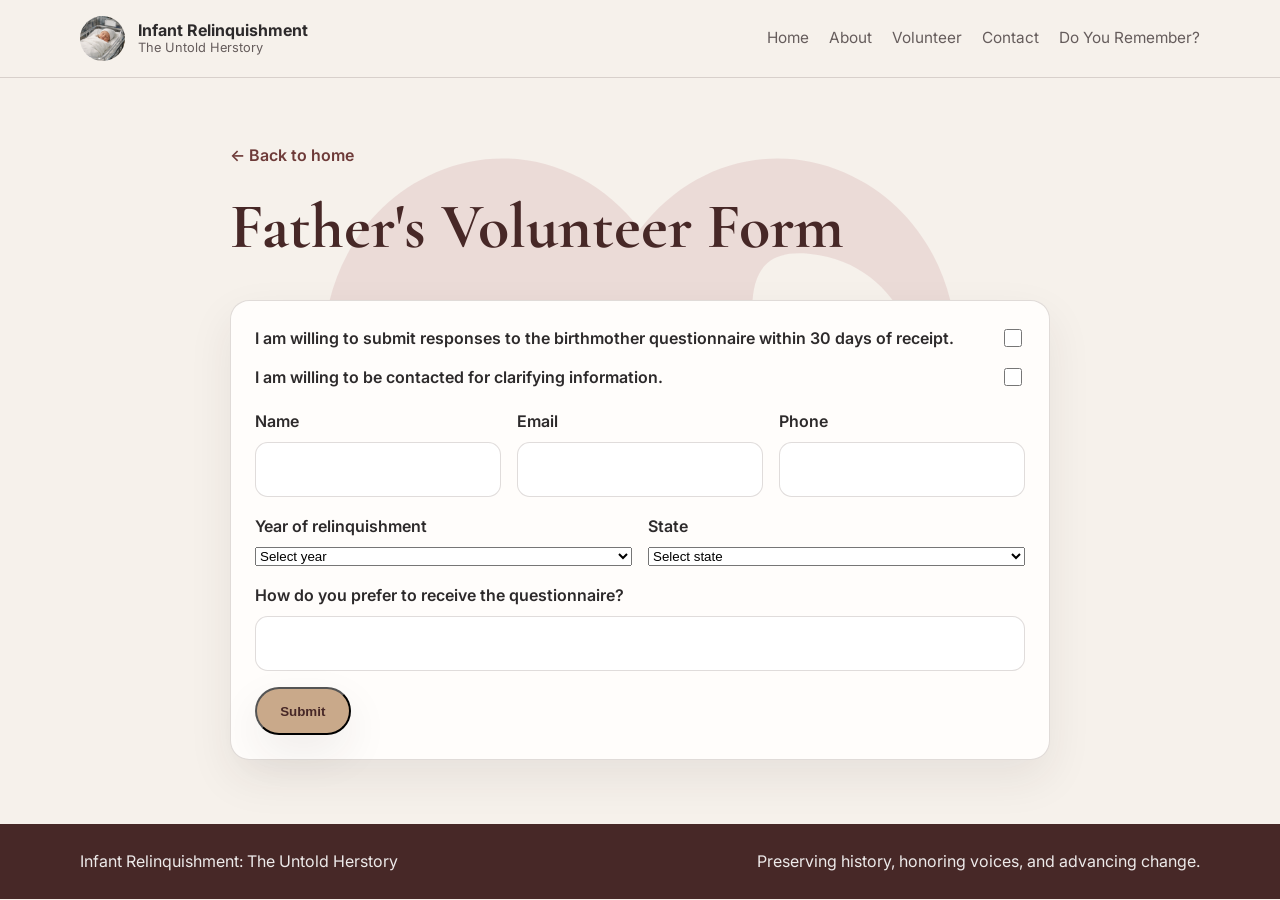
==== father-contributor.html @ f30f787c "initial commit" ====
<!DOCTYPE html>
<html lang="en">
  <head>
    <meta charset="UTF-8" />
    <meta name="viewport" content="width=device-width, initial-scale=1.0" />
    <title>Father Contributor Form</title>
    <link rel="preconnect" href="https://fonts.googleapis.com" />
    <link rel="preconnect" href="https://fonts.gstatic.com" crossorigin />
    <link
      href="https://fonts.googleapis.com/css2?family=Cormorant+Garamond:wght@400;500;600;700&family=Inter:wght@400;500;600;700&display=swap"
      rel="stylesheet"
    />
    <link rel="stylesheet" href="styles.css" />
  </head>
  <body>
    <header class="site-header">
      <div class="container nav-wrap">
        <a href="index.html#home" class="brand" aria-label="Go to homepage">
          <span class="brand-mark"><img src="infant in bassinet.png" alt="Infant in bassinet logo" /></span>
          <div>
            <p class="brand-name">Infant Relinquishment</p>
            <p class="brand-tag">The Untold Herstory</p>
          </div>
        </a>
        <nav class="main-nav" aria-label="Main navigation">
          <a href="index.html">Home</a>
          <a href="index.html#about">About</a>
          <a href="index.html#volunteer">Volunteer</a>
          <a href="index.html#contact">Contact</a>
          <a href="index.html#remember">Do You Remember?</a>
        </nav>
      </div>
    </header>

    <main class="content-section">
      <div class="container narrow">
        <a class="back-link" href="index.html#volunteer">← Back to home</a>
        <h1>Father's Volunteer Form</h1>

        <form class="volunteer-form">
          <div class="form-row checkbox-row">
            <label class="checkbox-label">
              <input type="checkbox" name="submit_responses" />
              <span>I am willing to submit responses to the birthmother questionnaire within 30 days of receipt.</span>
            </label>
            <label class="checkbox-label">
              <input type="checkbox" name="contact_clarification" />
              <span>I am willing to be contacted for clarifying information.</span>
            </label>
          </div>

          <div class="form-row">
            <label>Name<input type="text" name="name" /></label>
            <label>Email<input type="email" name="email" /></label>
            <label>Phone<input type="tel" name="phone" /></label>
          </div>

          <div class="form-row">
            <label>
              Year of relinquishment
              <select name="year_of_relinquishment">
                <option value="">Select year</option>
                <option value="1950">1950</option>
                <option value="1951">1951</option>
                <option value="1952">1952</option>
                <option value="1953">1953</option>
                <option value="1954">1954</option>
                <option value="1955">1955</option>
                <option value="1956">1956</option>
                <option value="1957">1957</option>
                <option value="1958">1958</option>
                <option value="1959">1959</option>
                <option value="1960">1960</option>
                <option value="1961">1961</option>
                <option value="1962">1962</option>
                <option value="1963">1963</option>
                <option value="1964">1964</option>
                <option value="1965">1965</option>
                <option value="1966">1966</option>
                <option value="1967">1967</option>
                <option value="1968">1968</option>
                <option value="1969">1969</option>
                <option value="1970">1970</option>
                <option value="1971">1971</option>
                <option value="1972">1972</option>
                <option value="1973">1973</option>
                <option value="1974">1974</option>
                <option value="1975">1975</option>
                <option value="1976">1976</option>
                <option value="1977">1977</option>
                <option value="1978">1978</option>
                <option value="1979">1979</option>
                <option value="1980">1980</option>
                <option value="1981">1981</option>
                <option value="1982">1982</option>
                <option value="1983">1983</option>
                <option value="1984">1984</option>
                <option value="1985">1985</option>
                <option value="1986">1986</option>
                <option value="1987">1987</option>
                <option value="1988">1988</option>
                <option value="1989">1989</option>
                <option value="1990">1990</option>
              </select>
            </label>

            <label>
              State
              <select name="state">
                <option value="">Select state</option>
                <option value="AL">Alabama</option>
                <option value="AK">Alaska</option>
                <option value="AZ">Arizona</option>
                <option value="AR">Arkansas</option>
                <option value="CA">California</option>
                <option value="CO">Colorado</option>
                <option value="CT">Connecticut</option>
                <option value="DE">Delaware</option>
                <option value="DC">District of Columbia</option>
                <option value="FL">Florida</option>
                <option value="GA">Georgia</option>
                <option value="HI">Hawaii</option>
                <option value="ID">Idaho</option>
                <option value="IL">Illinois</option>
                <option value="IN">Indiana</option>
                <option value="IA">Iowa</option>
                <option value="KS">Kansas</option>
                <option value="KY">Kentucky</option>
                <option value="LA">Louisiana</option>
                <option value="ME">Maine</option>
                <option value="MD">Maryland</option>
                <option value="MA">Massachusetts</option>
                <option value="MI">Michigan</option>
                <option value="MN">Minnesota</option>
                <option value="MS">Mississippi</option>
                <option value="MO">Missouri</option>
                <option value="MT">Montana</option>
                <option value="NE">Nebraska</option>
                <option value="NV">Nevada</option>
                <option value="NH">New Hampshire</option>
                <option value="NJ">New Jersey</option>
                <option value="NM">New Mexico</option>
                <option value="NY">New York</option>
                <option value="NC">North Carolina</option>
                <option value="ND">North Dakota</option>
                <option value="OH">Ohio</option>
                <option value="OK">Oklahoma</option>
                <option value="OR">Oregon</option>
                <option value="PA">Pennsylvania</option>
                <option value="RI">Rhode Island</option>
                <option value="SC">South Carolina</option>
                <option value="SD">South Dakota</option>
                <option value="TN">Tennessee</option>
                <option value="TX">Texas</option>
                <option value="UT">Utah</option>
                <option value="VT">Vermont</option>
                <option value="VA">Virginia</option>
                <option value="WA">Washington</option>
                <option value="WV">West Virginia</option>
                <option value="WI">Wisconsin</option>
                <option value="WY">Wyoming</option>
                <option value="OTHER">Other</option>
              </select>
            </label>
          </div>

          <div class="form-row single">
            <label>How do you prefer to receive the questionnaire?<input type="text" name="questionnaire_method" /></label>
          </div>

          <button type="submit" class="button primary">Submit</button>
        </form>

        
      </div>
    </main>

    <footer class="site-footer">
      <div class="container footer-inner">
        <p>Infant Relinquishment: The Untold Herstory</p>
        <p>Preserving history, honoring voices, and advancing change.</p>
      </div>
    </footer>
  </body>
</html>
---- styles.css ----
:root {
  --bg: #f6f1eb;
  --panel: #fffdfb;
  --primary: #6e3b39;
  --primary-dark: #472827;
  --accent: #c9a98a;
  --text: #2d2a2b;
  --muted: #665d5c;
  --line: rgba(87, 62, 59, 0.18);
  --shadow: 0 18px 45px rgba(57, 38, 35, 0.08);
  --hero-bg: #f3ece2;
  --about-bg: #612f30;
}

* {
  box-sizing: border-box;
}

html {
  scroll-behavior: smooth;
  scroll-padding-top: 110px;
}

section[id] {
  scroll-margin-top: 10px;
}

body {
  margin: 0;
  font-family: "Inter", sans-serif;
  background: var(--bg);
  color: var(--text);
  line-height: 1.7;
  position: relative;
}

body::before {
  content: "";
  position: fixed;
  inset: 0;
  background-image: url("data:image/svg+xml,%3Csvg xmlns='http://www.w3.org/2000/svg' viewBox='0 0 620 620'%3E%3Cg fill='none' fill-rule='evenodd'%3E%3Cg fill='%23dbb7b7' opacity='0.38'%3E%3Cpath d='M310 120c-43-57-114-76-176-49-76 33-110 118-92 196 17 72 80 129 153 181 36 26 75 48 115 68 40-20 79-42 115-68 73-52 136-109 153-181 18-78-16-163-92-196-62-27-133-8-176 49zm-60 80c-29-7-67 1-88 32-30 43-22 95 12 131 33 35 76 52 118 62 13 3 27 3 40 0 11-3 22-10 31-18 13 10 31 16 49 14 27-2 52-18 66-43 17-31 18-69 2-99-25-48-84-76-142-66-23 5-41 17-56 34l-32-47zm157 1l39 57-34 29c-28 24-66 40-105 49-25 6-52 5-77-5 44 46 95 68 146 75 56 11 117-10 152-58 32-44 35-101 12-147-16-32-43-56-85-60-27-2-52 4-48 60z'/%3E%3C/g%3E%3C/g%3E%3C/svg%3E");
  background-repeat: no-repeat;
  background-position: center;
  background-size: 80vmin;
  pointer-events: none;
  z-index: 0;
}

body > * {
  position: relative;
  z-index: 1;
}

img {
  max-width: 100%;
  display: block;
}

a {
  color: inherit;
  text-decoration: none;
}

.container {
  width: min(1120px, calc(100% - 2rem));
  margin: 0 auto;
}

.narrow {
  max-width: 820px;
}

.site-header {
  position: sticky;
  top: 0;
  z-index: 20;
  background: rgba(246, 241, 235, 0.95);
  backdrop-filter: blur(8px);
  border-bottom: 1px solid var(--line);
}

.nav-wrap {
  display: flex;
  align-items: center;
  justify-content: space-between;
  gap: 1rem;
  padding: 1rem 0;
}

.brand {
  display: flex;
  align-items: center;
  gap: 0.8rem;
}

.brand-mark {
  display: flex;
  align-items: center;
  justify-content: center;
  width: 2.8rem;
  height: 2.8rem;
  border-radius: 50%;
  overflow: hidden;
  background: transparent;
  padding: 0;
  box-shadow: none;
}

.brand-mark img {
  display: block;
  width: 100%;
  height: 100%;
  object-fit: cover;
}

.brand-name,
.brand-tag {
  margin: 0;
  line-height: 1.2;
}

.brand-name {
  font-weight: 700;
}

.brand-tag {
  font-size: 0.8rem;
  color: var(--muted);
}

.main-nav {
  display: flex;
  flex-wrap: wrap;
  justify-content: flex-end;
  gap: 1.25rem;
  font-size: 0.96rem;
}

.main-nav a {
  color: var(--muted);
  transition: color 0.2s ease;
}

.main-nav a:hover,
.main-nav a:focus-visible {
  color: var(--primary);
}

.hero {
  padding: 4.5rem 0 3.25rem;
  background: var(--hero-bg);
  color: var(--primary-dark);
}

.hero-inner {
  display: grid;
  grid-template-columns: 1.7fr 0.9fr;
  gap: 2rem;
  align-items: center;
}

.eyebrow,
.section-kicker {
  margin: 0 0 0.8rem;
  font-size: 0.82rem;
  letter-spacing: 0.12em;
  text-transform: uppercase;
  color: var(--accent);
  font-weight: 700;
}

h1,
h2,
h3 {
  margin-top: 0;
  font-family: "Cormorant Garamond", serif;
  line-height: 1.05;
  color: inherit;
}

h1 {
  font-size: clamp(2.5rem, 5vw, 4.4rem);
  margin-bottom: 1rem;
  color: var(--primary-dark);
}

h2 {
  font-size: clamp(2.2rem, 3vw, 3rem);
  margin-bottom: 1rem;
}

h3 {
  font-size: clamp(1.7rem, 2vw, 2.2rem);
  margin-bottom: 0.75rem;
}

.lead {
  font-size: 1.08rem;
  max-width: 52rem;
  margin-bottom: 1rem;
}

.muted {
  color: rgba(255, 255, 255, 0.8);
}

.hero-actions {
  display: flex;
  flex-wrap: wrap;
  gap: 1rem;
  margin-top: 2rem;
}

.button {
  display: inline-flex;
  align-items: center;
  justify-content: center;
  border-radius: 999px;
  padding: 0.9rem 1.45rem;
  font-weight: 600;
  transition: transform 0.2s ease, box-shadow 0.2s ease;
}

.button:hover,
.button:focus-visible {
  transform: translateY(-1px);
}

.button.primary {
  background: var(--accent);
  color: var(--primary-dark);
  box-shadow: var(--shadow);
}

.button.secondary {
  border: 1px solid rgba(110, 59, 57, 0.2);
  background: var(--accent);
  color: var(--primary-dark);
}

.hero-panel {
  background: rgba(255, 255, 255, 0.7);
  border: 1px solid rgba(110, 59, 57, 0.15);
  border-radius: 1.25rem;
  padding: 1.6rem;
  box-shadow: var(--shadow);
  color: var(--primary-dark);
}

.hero-panel h2 {
  font-size: 2rem;
}

.about-section {
  background: var(--about-bg);
  color: #fff;
}

.about-section h2,
.about-section p,
.about-section .section-kicker {
  color: #fff;
}

.content-section {
  padding: 4rem 0;
}

.content-section.alt {
  background: rgba(255, 255, 255, 0.45);
  border-top: 1px solid var(--line);
  border-bottom: 1px solid var(--line);
}

p {
  margin: 0 0 1.2rem;
  color: var(--text);
}

.card-grid {
  display: grid;
  grid-template-columns: repeat(3, minmax(220px, 1fr));
  gap: 1.25rem;
  margin-top: 2rem;
  justify-content: center;
  align-items: stretch;
}

.card-grid .info-card:nth-child(4) {
  grid-column: 1;
}

.card-grid .info-card:nth-child(5) {
  grid-column: 2;
}

.info-card,
.contact-card,
.volunteer-form,
.story-panel {
  background: var(--panel);
  border: 1px solid var(--line);
  border-radius: 1.2rem;
  box-shadow: var(--shadow);
  padding: 1.5rem;
}

.info-card {
  display: flex;
  flex-direction: column;
  justify-content: space-between;
  min-height: 210px;
  width: 100%;
}

.text-link {
  color: var(--primary);
  font-weight: 600;
}

.back-link {
  display: inline-block;
  margin-bottom: 1.5rem;
  color: var(--primary);
  font-weight: 600;
}

.volunteer-form {
  margin-top: 2.5rem;
}

.form-row {
  display: grid;
  grid-template-columns: repeat(auto-fit, minmax(220px, 1fr));
  gap: 1rem;
  margin-bottom: 1rem;
}

.form-row.single {
  grid-template-columns: 1fr;
}

.checkbox-row {
  display: grid;
  grid-template-columns: 1fr;
  gap: 0.75rem;
}

.checkbox-label {
  display: flex;
  flex-direction: row-reverse;
  justify-content: space-between;
  align-items: flex-start;
  gap: 0.8rem;
  padding: 0;
  border: none;
  border-radius: 0;
  background: transparent;
  box-shadow: none;
}

.checkbox-label span {
  flex: 1;
}

.checkbox-label input {
  width: 1.1rem;
  height: 1.1rem;
  margin-top: 0.25rem;
  margin-left: auto;
  accent-color: var(--primary);
}


label {
  display: flex;
  flex-direction: column;
  gap: 0.45rem;
  font-weight: 600;
  color: var(--text);
}

input,
textarea {
  width: 100%;
  border: 1px solid var(--line);
  border-radius: 0.8rem;
  padding: 0.8rem 0.9rem;
  font: inherit;
  background: #fff;
  color: var(--text);
}

input:focus,
textarea:focus {
  outline: 2px solid rgba(110, 59, 57, 0.25);
  border-color: var(--primary);
}

.contact-card {
  margin-top: 1.5rem;
}

.contact-person {
  display: flex;
  flex-direction: column;
  margin-bottom: 1rem;
  font-size: 1.05rem;
}

.supporters {
  margin-top: 2rem;
}

.supporters ul {
  list-style: none;
  padding: 0;
  margin: 1rem 0 0;
  display: grid;
  grid-template-columns: repeat(auto-fit, minmax(180px, 1fr));
  gap: 0.75rem;
}

.supporters li {
  background: rgba(255,255,255,0.5);
  border: 1px solid var(--line);
  border-radius: 999px;
  padding: 0.7rem 1rem;
  text-align: center;
}

blockquote {
  margin: 1.5rem 0;
  padding: 1.2rem 1.4rem;
  border-left: 4px solid var(--accent);
  font-size: 1.1rem;
  background: rgba(201, 169, 138, 0.12);
  border-radius: 0.8rem;
  color: var(--primary-dark);
}

.raw-form {
  margin-top: 1.5rem;
  padding: 1.25rem 1.5rem;
  background: #fff;
  border: 1px solid var(--line);
  border-radius: 0.9rem;
  white-space: pre-wrap;
  font-family: "Inter", sans-serif;
  line-height: 1.8;
  color: var(--text);
}

.paper-checklist {
  margin-top: 2rem;
  padding: 1.5rem 1.25rem 1.25rem;
  background: linear-gradient(180deg, #fdf8f2 0%, #f5efe9 100%);
  border: 1px solid rgba(110, 59, 57, 0.18);
  border-radius: 1rem;
  box-shadow: inset 0 0 0 1px rgba(110, 59, 57, 0.05);
}

.paper-checklist p {
  margin-bottom: 1rem;
  font-size: 0.97rem;
}

.paper-checklist ol {
  list-style: none;
  padding: 0;
  margin: 0;
  display: grid;
  grid-template-columns: repeat(auto-fit, minmax(250px, 1fr));
  gap: 0.55rem 1rem;
}

.paper-checklist li {
  position: relative;
  padding-left: 1.6rem;
  line-height: 1.5;
  color: var(--text);
}

.paper-checklist li::before {
  content: "□";
  position: absolute;
  left: 0;
  top: 0;
  color: var(--primary);
  font-size: 1.1rem;
  line-height: 1.5;
}

.form-page .volunteer-form {
  margin-top: 0.75rem;
}

.story-panel {
  margin: 2rem 0;
}

.signature {
  font-weight: 700;
  margin-top: 1.5rem;
}

.site-footer {
  background: var(--primary-dark);
  color: rgba(255, 255, 255, 0.9);
  padding: 1.5rem 0;
  margin-top: 0;
}

.site-footer p {
  color: rgba(255, 255, 255, 0.9);
  margin: 0;
}

.footer-inner {
  display: flex;
  justify-content: space-between;
  gap: 1rem;
  flex-wrap: wrap;
}

#remember {
  width: 100vw;
  margin-left: calc(50% - 50vw);
  background: var(--hero-bg);
  border-top: 1px solid rgba(110, 59, 57, 0.12);
  border-bottom: 1px solid rgba(110, 59, 57, 0.12);
  box-shadow: inset 0 0 0 1px rgba(110, 59, 57, 0.03);
  margin-bottom: 0;
  padding: 4rem 0 3rem;
}

#remember .container {
  width: min(1120px, calc(100% - 2rem));
  margin: 0 auto;
  background: transparent;
  border: none;
  border-radius: 0;
  padding: 0;
}

#remember h2 {
  color: var(--primary-dark);
}

@media (max-width: 960px) {
  .card-grid {
    grid-template-columns: repeat(2, minmax(220px, 1fr));
  }
}

@media (max-width: 760px) {
  .nav-wrap,
  .hero-inner,
  .footer-inner {
    display: block;
  }

  .main-nav {
    margin-top: 1rem;
    justify-content: flex-start;
  }

  .hero {
    padding-top: 3rem;
  }

  .hero-panel {
    margin-top: 1.5rem;
  }

  .card-grid {
    grid-template-columns: 1fr;
  }
}
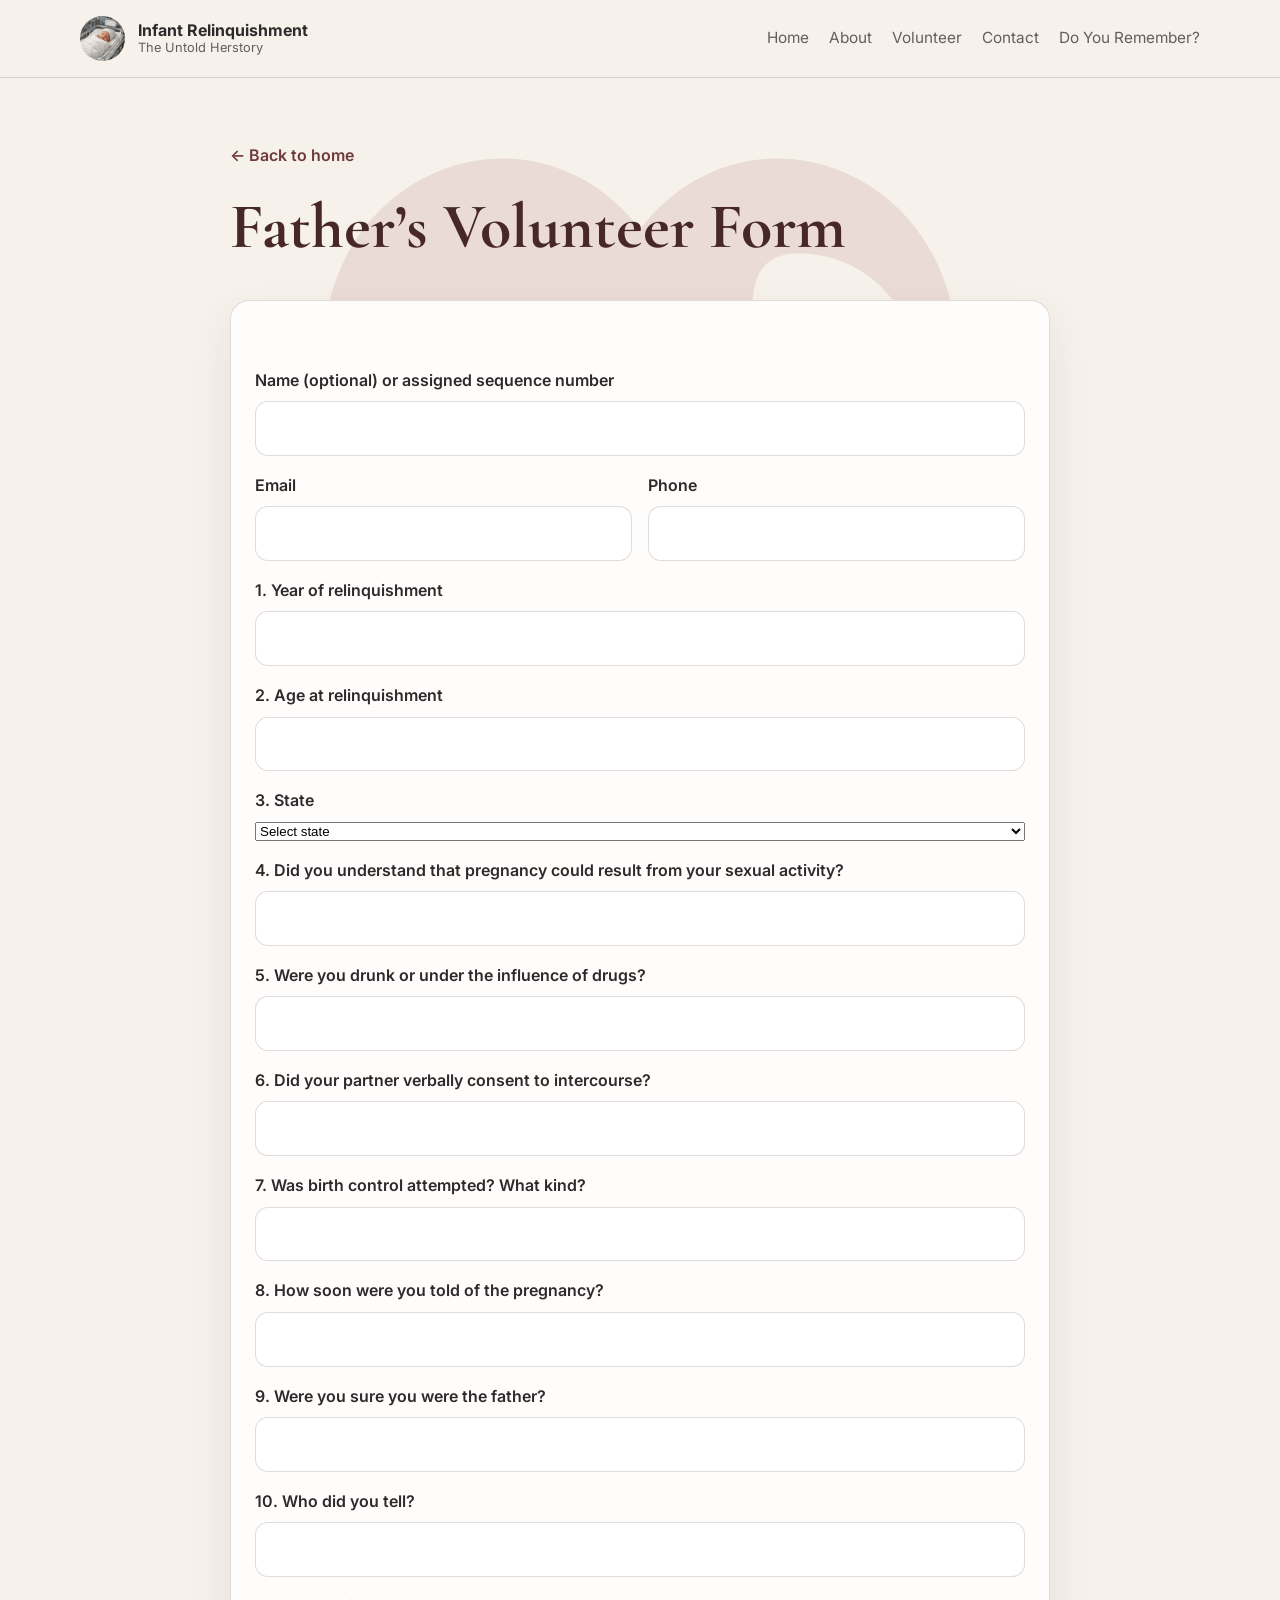
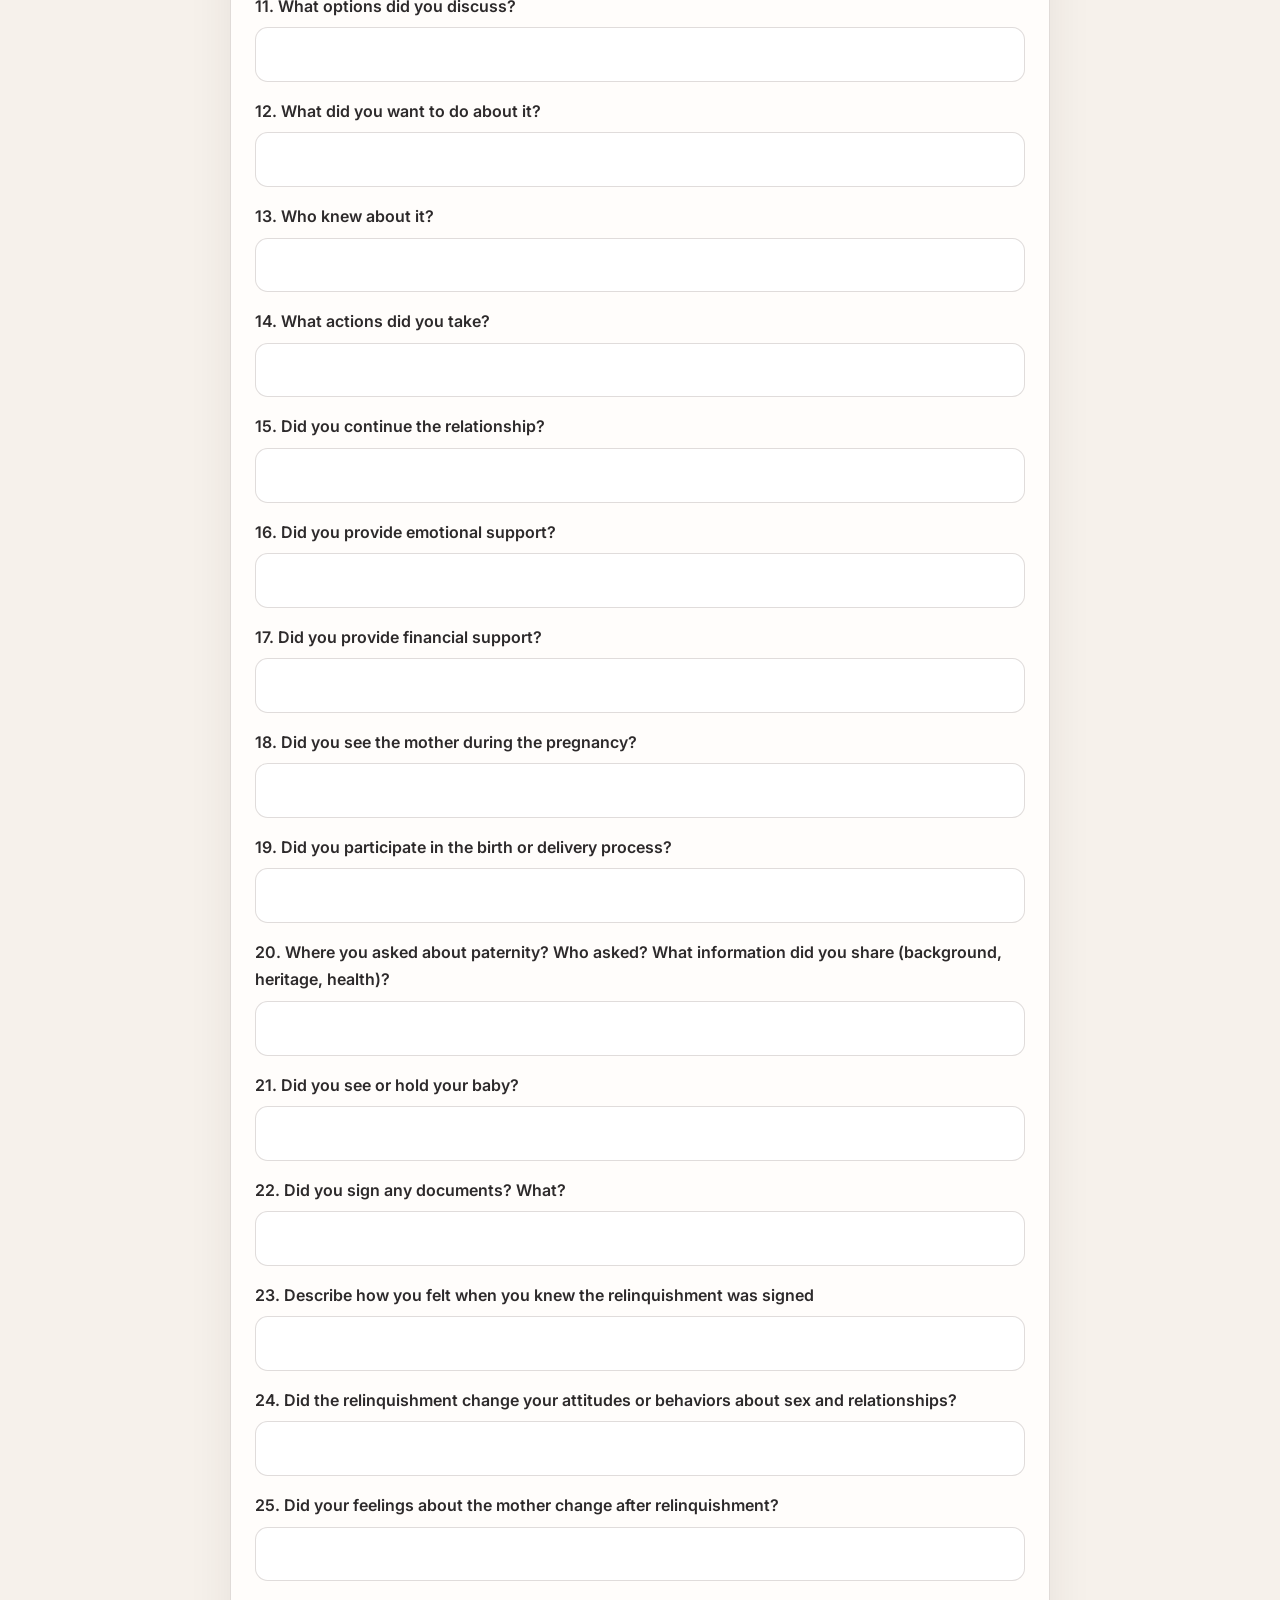
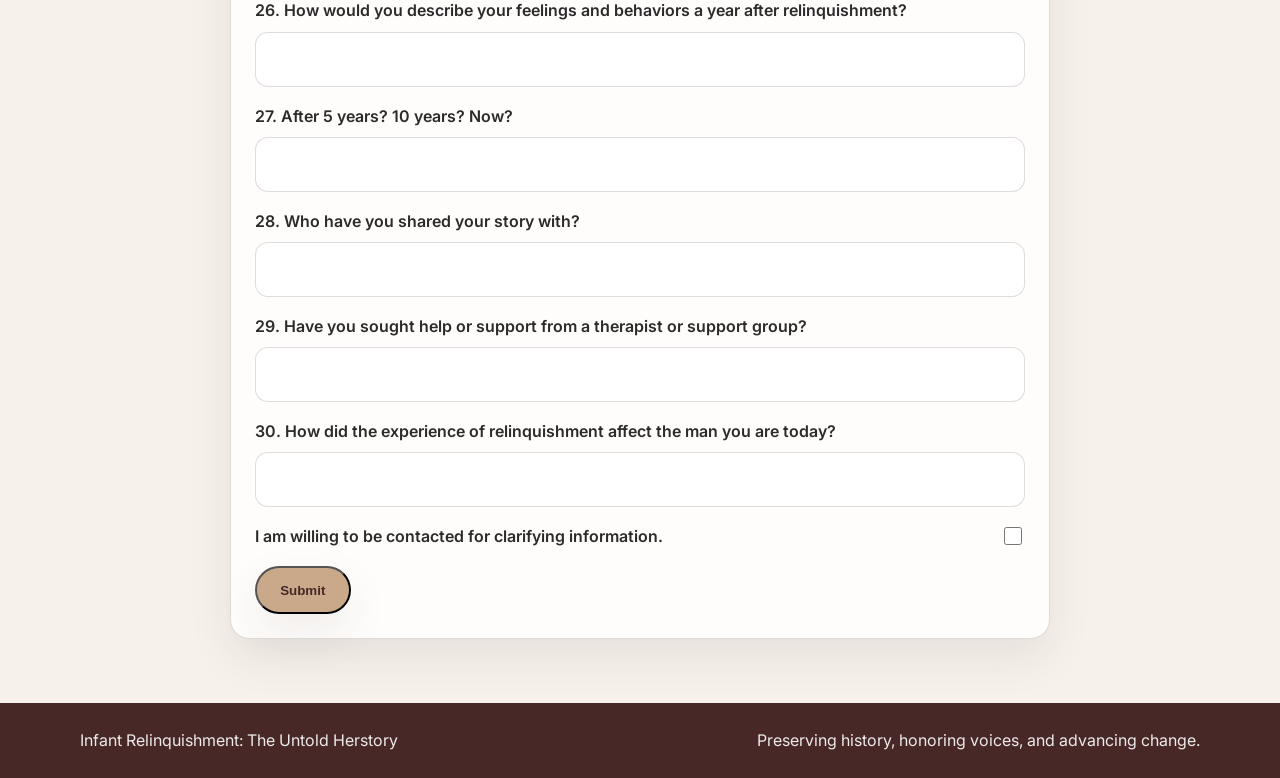
==== commit ae150167: "father volunteer form" ====
--- a/father-contributor.html
+++ b/father-contributor.html
@@ -3,7 +3,7 @@
   <head>
     <meta charset="UTF-8" />
     <meta name="viewport" content="width=device-width, initial-scale=1.0" />
-    <title>Father Contributor Form</title>
+    <title>Mother Contributor Form</title>
     <link rel="preconnect" href="https://fonts.googleapis.com" />
     <link rel="preconnect" href="https://fonts.gstatic.com" crossorigin />
     <link
@@ -35,78 +35,29 @@
     <main class="content-section">
       <div class="container narrow">
         <a class="back-link" href="index.html#volunteer">← Back to home</a>
-        <h1>Father's Volunteer Form</h1>
-
-        <form class="volunteer-form">
+        <h1>Father’s Volunteer Form</h1>
+
+        <form class="volunteer-form" action="https://prod-19.northcentralus.logic.azure.com:443/workflows/6352da959cb74ad2bc37bc014326a951/triggers/When_an_HTTP_request_is_received/paths/invoke?api-version=2016-10-01&sp=%2Ftriggers%2FWhen_an_HTTP_request_is_received%2Frun&sv=1.0&sig=1Ugm5MKG2q3haIlKNbr1jwzMtejgzGr2KMjNgR74cvI" method="post">
+          <p class="form-status" aria-live="polite"></p>
           <div class="form-row checkbox-row">
-            <label class="checkbox-label">
-              <input type="checkbox" name="submit_responses" />
-              <span>I am willing to submit responses to the birthmother questionnaire within 30 days of receipt.</span>
-            </label>
-            <label class="checkbox-label">
-              <input type="checkbox" name="contact_clarification" />
-              <span>I am willing to be contacted for clarifying information.</span>
-            </label>
+            
           </div>
 
           <div class="form-row">
-            <label>Name<input type="text" name="name" /></label>
+            <label>Name (optional) or assigned sequence number<input type="text" name="name" /></label>
+          </div>
+          <div class="form-row">
             <label>Email<input type="email" name="email" /></label>
             <label>Phone<input type="tel" name="phone" /></label>
           </div>
 
-          <div class="form-row">
-            <label>
-              Year of relinquishment
-              <select name="year_of_relinquishment">
-                <option value="">Select year</option>
-                <option value="1950">1950</option>
-                <option value="1951">1951</option>
-                <option value="1952">1952</option>
-                <option value="1953">1953</option>
-                <option value="1954">1954</option>
-                <option value="1955">1955</option>
-                <option value="1956">1956</option>
-                <option value="1957">1957</option>
-                <option value="1958">1958</option>
-                <option value="1959">1959</option>
-                <option value="1960">1960</option>
-                <option value="1961">1961</option>
-                <option value="1962">1962</option>
-                <option value="1963">1963</option>
-                <option value="1964">1964</option>
-                <option value="1965">1965</option>
-                <option value="1966">1966</option>
-                <option value="1967">1967</option>
-                <option value="1968">1968</option>
-                <option value="1969">1969</option>
-                <option value="1970">1970</option>
-                <option value="1971">1971</option>
-                <option value="1972">1972</option>
-                <option value="1973">1973</option>
-                <option value="1974">1974</option>
-                <option value="1975">1975</option>
-                <option value="1976">1976</option>
-                <option value="1977">1977</option>
-                <option value="1978">1978</option>
-                <option value="1979">1979</option>
-                <option value="1980">1980</option>
-                <option value="1981">1981</option>
-                <option value="1982">1982</option>
-                <option value="1983">1983</option>
-                <option value="1984">1984</option>
-                <option value="1985">1985</option>
-                <option value="1986">1986</option>
-                <option value="1987">1987</option>
-                <option value="1988">1988</option>
-                <option value="1989">1989</option>
-                <option value="1990">1990</option>
-              </select>
-            </label>
-
-            <label>
-              State
-              <select name="state">
+  
+            <div class="form-row"><label>1. Year of relinquishment<input type="text" name="1" /></label></div>
+            <div class="form-row"><label>2. Age at relinquishment<input type="text" name="2" /></label></div>
+        
+            <div class="form-row"><label>
+              3. State
+              <select name="3">
                 <option value="">Select state</option>
                 <option value="AL">Alabama</option>
                 <option value="AK">Alaska</option>
@@ -161,18 +112,46 @@
                 <option value="WY">Wyoming</option>
                 <option value="OTHER">Other</option>
               </select>
+            </label></div>
+
+          <div class="form-row"><label>4. Did you understand that pregnancy could result from your sexual activity?<input type="text" name="4" /></label></div>
+          <div class="form-row"><label>5. Were you drunk or under the influence of drugs?<input type="text" name="5" /></label></div>
+          <div class="form-row"><label>6. Did your partner verbally consent to intercourse?<input type="text" name="6" /></label></div>
+          <div class="form-row"><label>7. Was birth control attempted? What kind?<input type="text" name="7" /></label></div>
+          <div class="form-row"><label>8. How soon were you told of the pregnancy?<input type="text" name="8" /></label></div>
+          <div class="form-row"><label>9. Were you sure you were the father?<input type="text" name="9" /></label></div>
+          <div class="form-row"><label>10. Who did you tell?<input type="text" name="10" /></label></div>
+          <div class="form-row"><label>11. What options did you discuss?<input type="text" name="11" /></label></div>
+          <div class="form-row"><label>12. What did you want to do about it? <input type="text" name="12" /></label></div>
+          <div class="form-row"><label>13. Who knew about it?<input type="text" name="13" /></label></div>
+          <div class="form-row"><label>14. What actions did you take?<input type="text" name="14" /></label></div>
+          <div class="form-row"><label>15. Did you continue the relationship?<input type="text" name="15" /></label></div>
+          <div class="form-row"><label>16. Did you provide emotional support?<input type="text" name="16" /></label></div>
+          <div class="form-row"><label>17. Did you provide financial support?<input type="text" name="17" /></label></div>
+          <div class="form-row"><label>18. Did you see the mother during the pregnancy?<input type="text" name="18" /></label></div>
+          <div class="form-row"><label>19. Did you participate in the birth or delivery process?<input type="text" name="19" /></label></div>
+          <div class="form-row"><label>20. Where you asked about paternity?  Who asked?  What information did you share (background, heritage, health)?<input type="text" name="20" /></label></div>
+          <div class="form-row"><label>21. Did you see or hold your baby?<input type="text" name="21" /></label></div>
+          <div class="form-row"><label>22. Did you sign any documents? What?<input type="text" name="22" /></label></div>
+          <div class="form-row"><label>23. Describe how you felt when you knew the relinquishment was signed<input type="text" name="23" /></label></div>
+          <div class="form-row"><label>24. Did the relinquishment change your attitudes or behaviors about sex and relationships?<input type="text" name="24" /></label></div>
+          <div class="form-row"><label>25. Did your feelings about the mother change after relinquishment?<input type="text" name="25" /></label></div>
+          <div class="form-row"><label>26. How would you describe your feelings and behaviors a year after relinquishment?<input type="text" name="26" /></label></div>
+          <div class="form-row"><label>27. After 5 years? 10 years? Now?<input type="text" name="27" /></label></div>
+          <div class="form-row"><label>28. Who have you shared your story with?<input type="text" name="5" /></label></div>
+          <div class="form-row"><label>29. Have you sought help or support from a therapist or support group?<input type="text" name="29" /></label></div>
+          <div class="form-row"><label>30. How did the experience of relinquishment affect the man you are today?<input type="text" name="30" /></label></div>
+          
+          <div class="form-row">
+          <label class="checkbox-label">
+              <input type="checkbox" name="contact_clarification" />
+              <span>I am willing to be contacted for clarifying information.</span>
             </label>
-          </div>
-
-          <div class="form-row single">
-            <label>How do you prefer to receive the questionnaire?<input type="text" name="questionnaire_method" /></label>
-          </div>
-
+            </div>
           <button type="submit" class="button primary">Submit</button>
         </form>
 
-        
-      </div>
+       </div>
     </main>
 
     <footer class="site-footer">
@@ -181,6 +160,42 @@
         <p>Preserving history, honoring voices, and advancing change.</p>
       </div>
     </footer>
+
+<script>
+      const volunteerForm = document.querySelector(".volunteer-form");
+      const formStatus = document.querySelector(".form-status");
+
+      volunteerForm.addEventListener("submit", async (event) => {
+        event.preventDefault();
+
+        const formData = new FormData(volunteerForm);
+        const formContent = Object.fromEntries(formData.entries());
+
+        formStatus.textContent = "Submitting...";
+        window.scrollTo({ top: 0, behavior: "smooth" });
+
+        try {
+          const response = await fetch(volunteerForm.action, {
+            method: "POST",
+            headers: {
+              "Content-Type": "application/json",
+            },
+            body: JSON.stringify(formContent),
+          });
+
+          if (!response.ok) {
+            throw new Error(`Request failed with status ${response.status}`);
+          }
+
+          volunteerForm.reset();
+          formStatus.textContent = "Thank you! Your response was submitted.";
+        } catch (error) {
+          console.error(error);
+          formStatus.textContent = "Something went wrong. Please try again.";
+        }
+      });
+    </script>
+
   </body>
 </html>
 
--- a/styles.css
+++ b/styles.css
@@ -272,6 +272,15 @@
   border-bottom: 1px solid var(--line);
 }
 
+.form-status {
+  font-size: clamp(1.7rem, 2vw, 2.2rem);
+  margin-bottom: 1.6rem;
+  margin-top: 0;
+  font-family: "Cormorant Garamond", serif;
+  line-height: 1.05;
+  color: inherit;
+}
+
 p {
   margin: 0 0 1.2rem;
   color: var(--text);
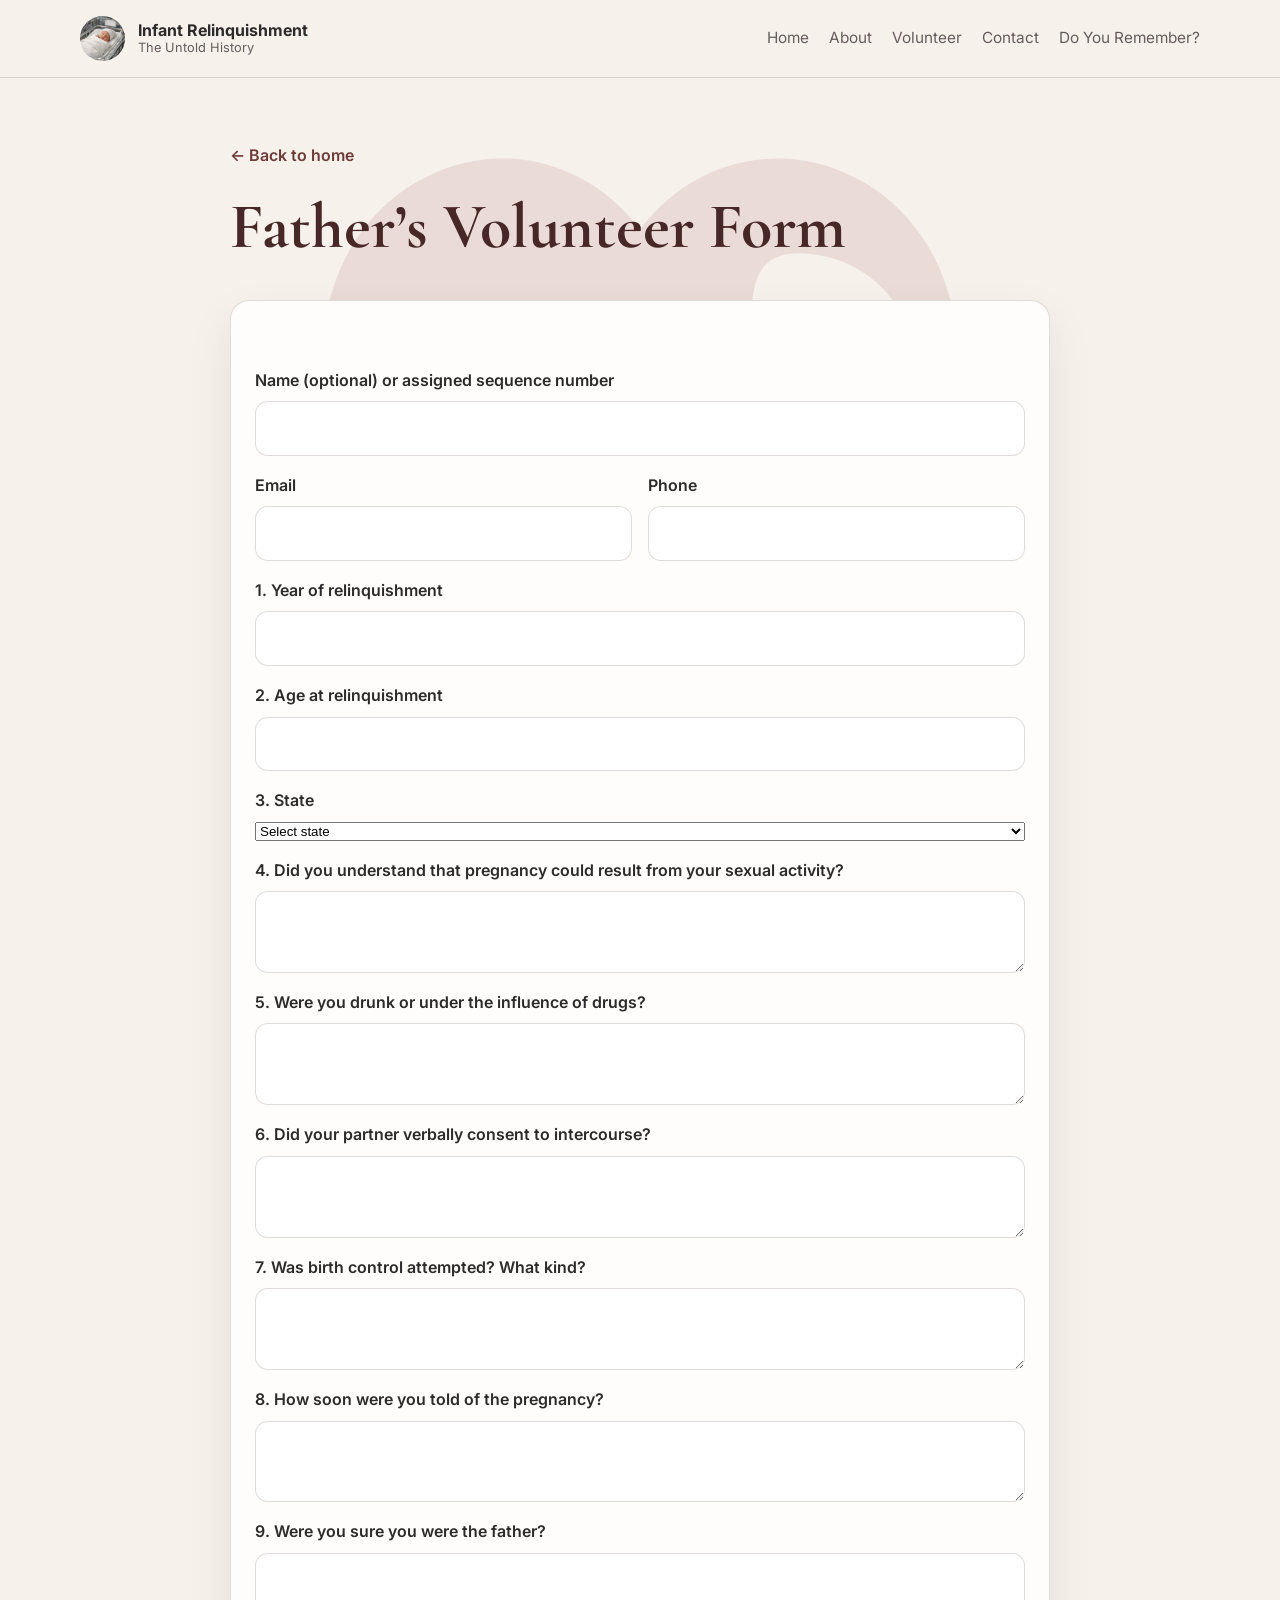
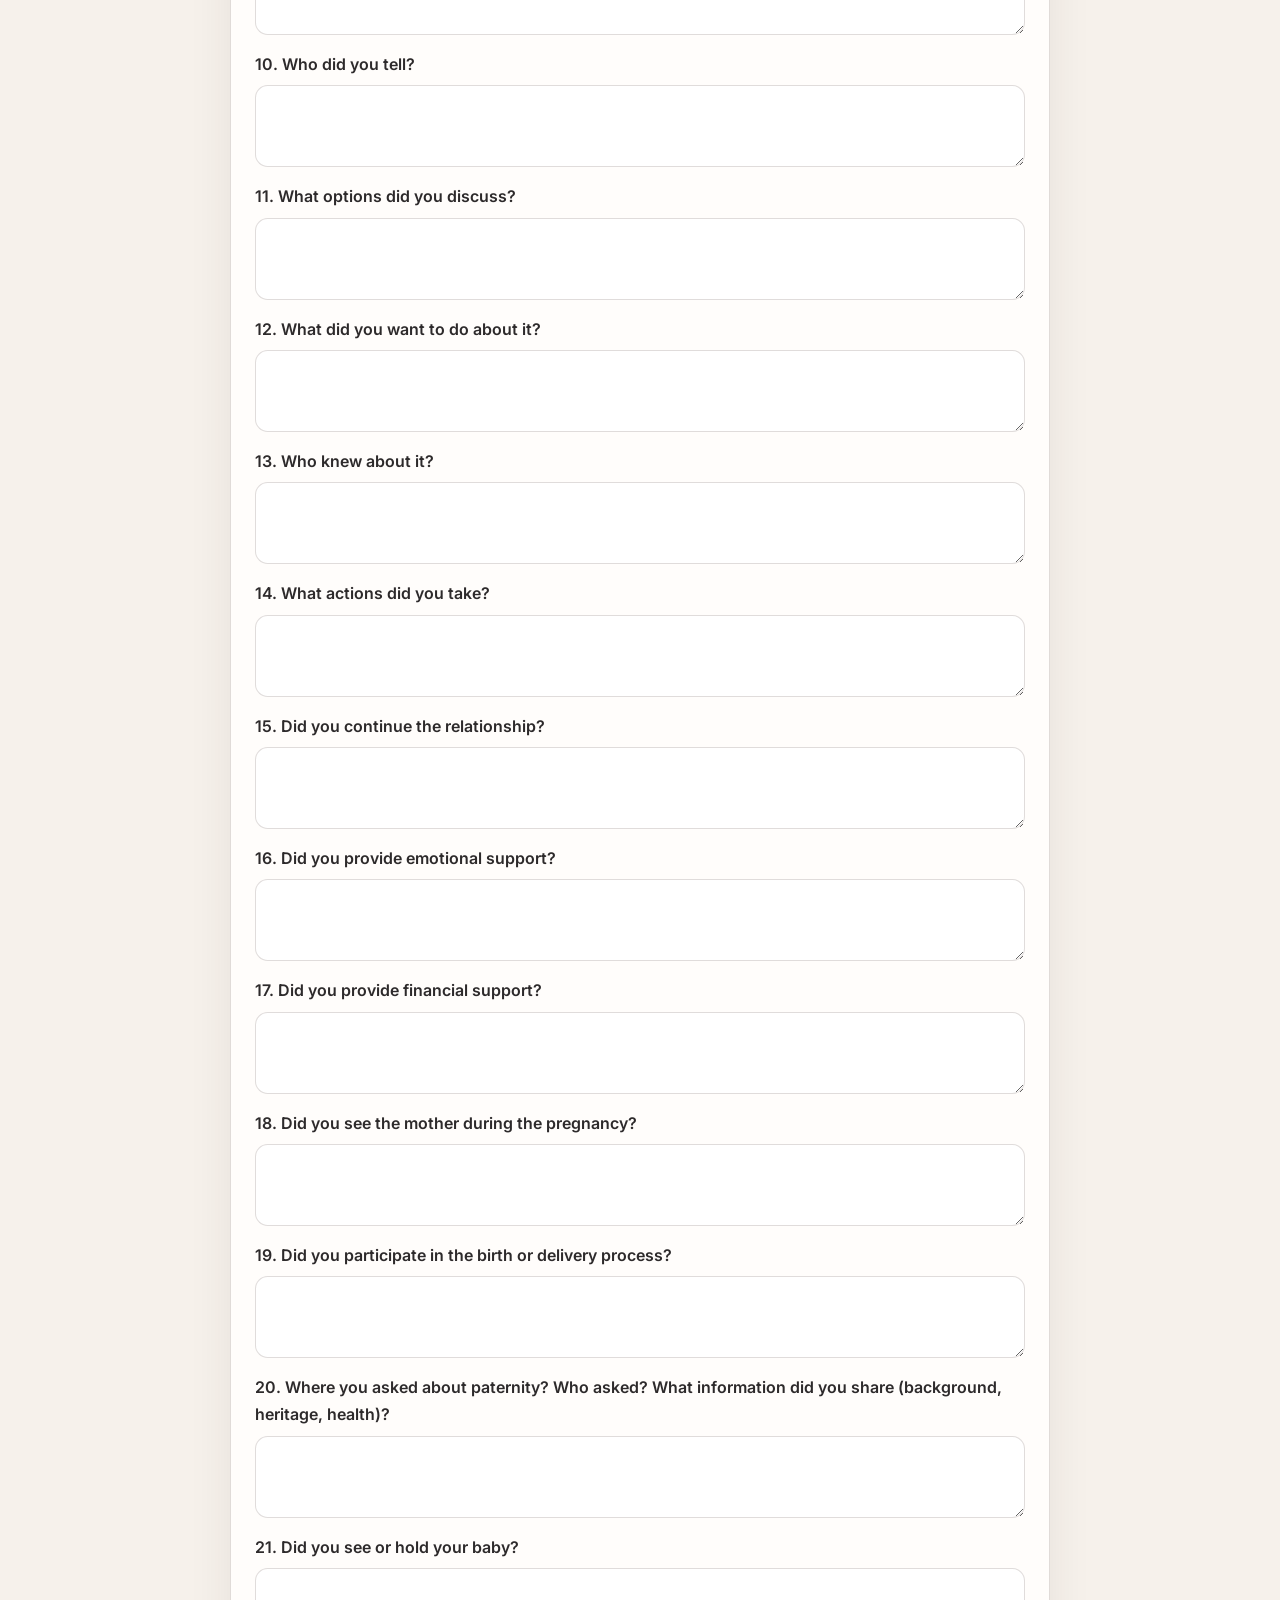
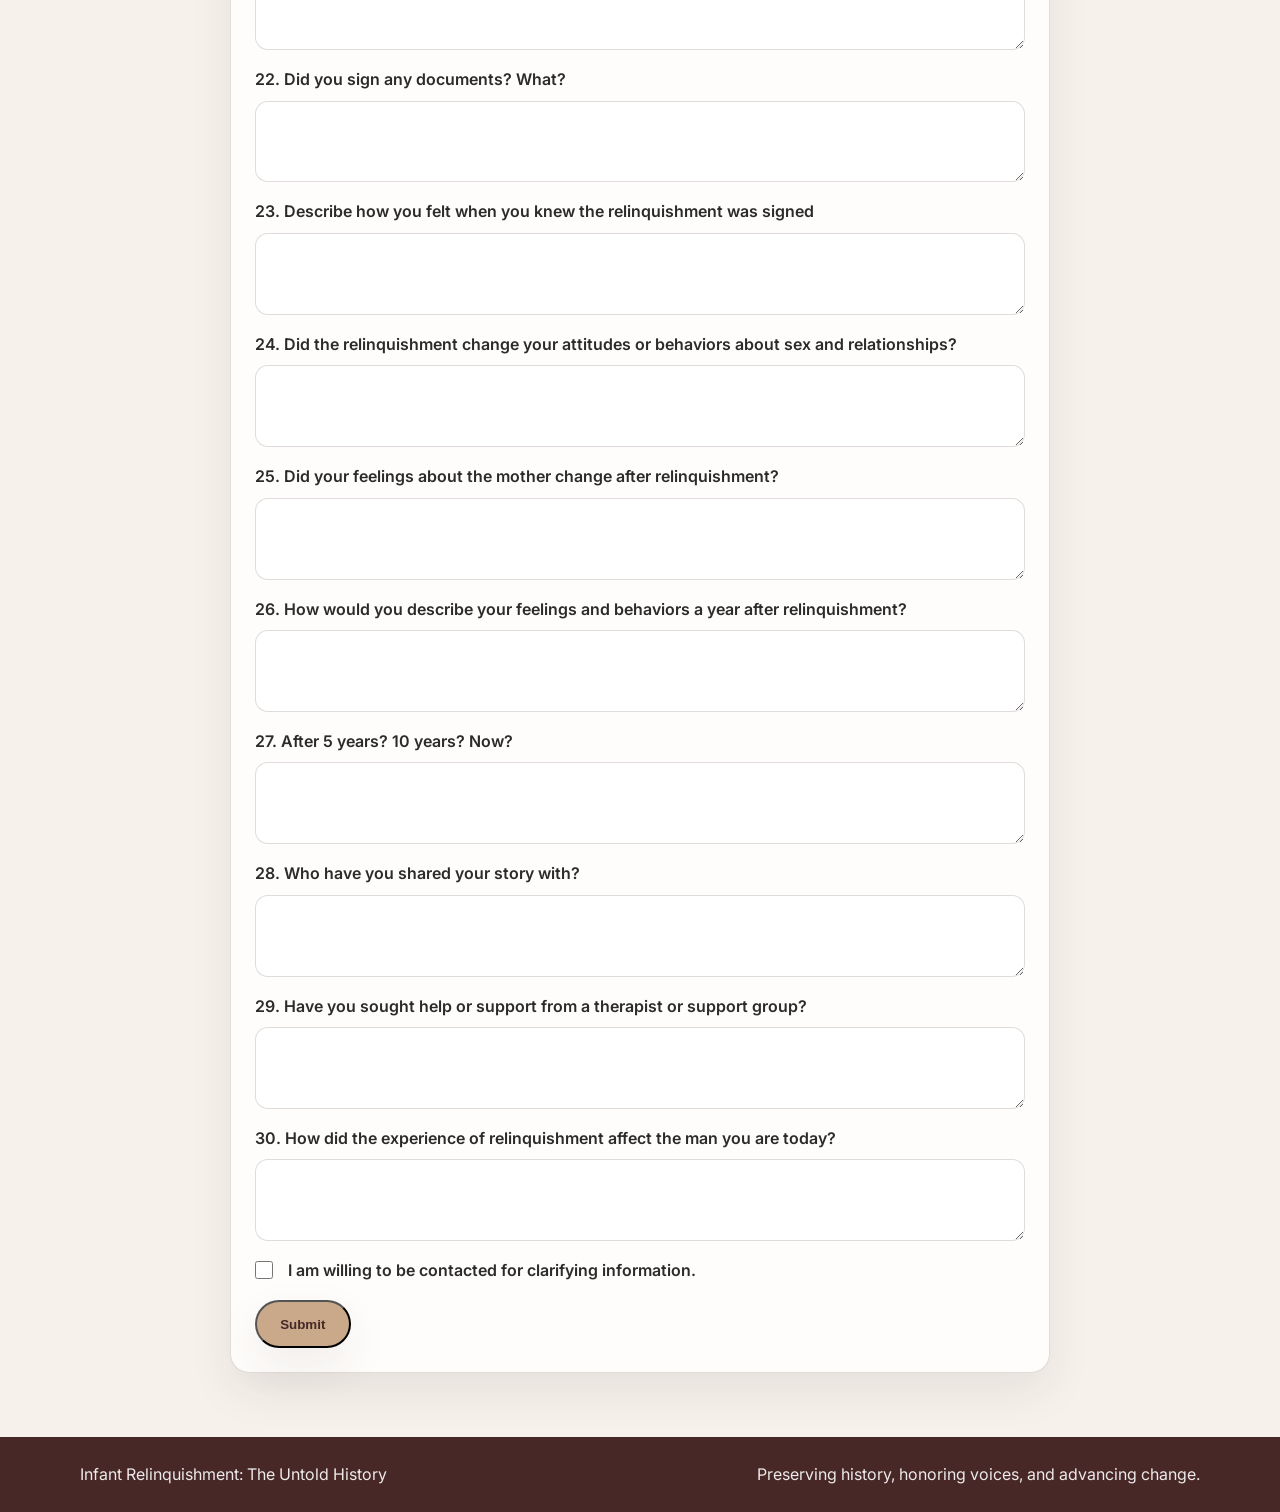
==== commit a8752f58: "formatting" ====
--- a/father-contributor.html
+++ b/father-contributor.html
@@ -19,7 +19,7 @@
           <span class="brand-mark"><img src="infant in bassinet.png" alt="Infant in bassinet logo" /></span>
           <div>
             <p class="brand-name">Infant Relinquishment</p>
-            <p class="brand-tag">The Untold Herstory</p>
+            <p class="brand-tag">The Untold History</p>
           </div>
         </a>
         <nav class="main-nav" aria-label="Main navigation">
@@ -114,38 +114,38 @@
               </select>
             </label></div>
 
-          <div class="form-row"><label>4. Did you understand that pregnancy could result from your sexual activity?<input type="text" name="4" /></label></div>
-          <div class="form-row"><label>5. Were you drunk or under the influence of drugs?<input type="text" name="5" /></label></div>
-          <div class="form-row"><label>6. Did your partner verbally consent to intercourse?<input type="text" name="6" /></label></div>
-          <div class="form-row"><label>7. Was birth control attempted? What kind?<input type="text" name="7" /></label></div>
-          <div class="form-row"><label>8. How soon were you told of the pregnancy?<input type="text" name="8" /></label></div>
-          <div class="form-row"><label>9. Were you sure you were the father?<input type="text" name="9" /></label></div>
-          <div class="form-row"><label>10. Who did you tell?<input type="text" name="10" /></label></div>
-          <div class="form-row"><label>11. What options did you discuss?<input type="text" name="11" /></label></div>
-          <div class="form-row"><label>12. What did you want to do about it? <input type="text" name="12" /></label></div>
-          <div class="form-row"><label>13. Who knew about it?<input type="text" name="13" /></label></div>
-          <div class="form-row"><label>14. What actions did you take?<input type="text" name="14" /></label></div>
-          <div class="form-row"><label>15. Did you continue the relationship?<input type="text" name="15" /></label></div>
-          <div class="form-row"><label>16. Did you provide emotional support?<input type="text" name="16" /></label></div>
-          <div class="form-row"><label>17. Did you provide financial support?<input type="text" name="17" /></label></div>
-          <div class="form-row"><label>18. Did you see the mother during the pregnancy?<input type="text" name="18" /></label></div>
-          <div class="form-row"><label>19. Did you participate in the birth or delivery process?<input type="text" name="19" /></label></div>
-          <div class="form-row"><label>20. Where you asked about paternity?  Who asked?  What information did you share (background, heritage, health)?<input type="text" name="20" /></label></div>
-          <div class="form-row"><label>21. Did you see or hold your baby?<input type="text" name="21" /></label></div>
-          <div class="form-row"><label>22. Did you sign any documents? What?<input type="text" name="22" /></label></div>
-          <div class="form-row"><label>23. Describe how you felt when you knew the relinquishment was signed<input type="text" name="23" /></label></div>
-          <div class="form-row"><label>24. Did the relinquishment change your attitudes or behaviors about sex and relationships?<input type="text" name="24" /></label></div>
-          <div class="form-row"><label>25. Did your feelings about the mother change after relinquishment?<input type="text" name="25" /></label></div>
-          <div class="form-row"><label>26. How would you describe your feelings and behaviors a year after relinquishment?<input type="text" name="26" /></label></div>
-          <div class="form-row"><label>27. After 5 years? 10 years? Now?<input type="text" name="27" /></label></div>
-          <div class="form-row"><label>28. Who have you shared your story with?<input type="text" name="5" /></label></div>
-          <div class="form-row"><label>29. Have you sought help or support from a therapist or support group?<input type="text" name="29" /></label></div>
-          <div class="form-row"><label>30. How did the experience of relinquishment affect the man you are today?<input type="text" name="30" /></label></div>
+          <div class="form-row"><label>4. Did you understand that pregnancy could result from your sexual activity?<textarea rows="2"name="4"></textarea></label></div>
+          <div class="form-row"><label>5. Were you drunk or under the influence of drugs?<textarea rows="2"name="5"></textarea></label></div>
+          <div class="form-row"><label>6. Did your partner verbally consent to intercourse?<textarea rows="2"name="6"></textarea></label></div>
+          <div class="form-row"><label>7. Was birth control attempted? What kind?<textarea rows="2"name="7"></textarea></label></div>
+          <div class="form-row"><label>8. How soon were you told of the pregnancy?<textarea rows="2"name="8"></textarea></label></div>
+          <div class="form-row"><label>9. Were you sure you were the father?<textarea rows="2"name="9"></textarea></label></div>
+          <div class="form-row"><label>10. Who did you tell?<textarea rows="2"name="10"></textarea></label></div>
+          <div class="form-row"><label>11. What options did you discuss?<textarea rows="2"name="11"></textarea></label></div>
+          <div class="form-row"><label>12. What did you want to do about it? <textarea rows="2"name="12"></textarea></label></div>
+          <div class="form-row"><label>13. Who knew about it?<textarea rows="2"name="13"></textarea></label></div>
+          <div class="form-row"><label>14. What actions did you take?<textarea rows="2"name="14"></textarea></label></div>
+          <div class="form-row"><label>15. Did you continue the relationship?<textarea rows="2"name="15"></textarea></label></div>
+          <div class="form-row"><label>16. Did you provide emotional support?<textarea rows="2"name="16"></textarea></label></div>
+          <div class="form-row"><label>17. Did you provide financial support?<textarea rows="2"name="17"></textarea></label></div>
+          <div class="form-row"><label>18. Did you see the mother during the pregnancy?<textarea rows="2"name="18"></textarea></label></div>
+          <div class="form-row"><label>19. Did you participate in the birth or delivery process?<textarea rows="2"name="19"></textarea></label></div>
+          <div class="form-row"><label>20. Where you asked about paternity?  Who asked?  What information did you share (background, heritage, health)?<textarea rows="2"name="20"></textarea></label></div>
+          <div class="form-row"><label>21. Did you see or hold your baby?<textarea rows="2"name="21"></textarea></label></div>
+          <div class="form-row"><label>22. Did you sign any documents? What?<textarea rows="2"name="22"></textarea></label></div>
+          <div class="form-row"><label>23. Describe how you felt when you knew the relinquishment was signed<textarea rows="2"name="23"></textarea></label></div>
+          <div class="form-row"><label>24. Did the relinquishment change your attitudes or behaviors about sex and relationships?<textarea rows="2"name="24"></textarea></label></div>
+          <div class="form-row"><label>25. Did your feelings about the mother change after relinquishment?<textarea rows="2"name="25"></textarea></label></div>
+          <div class="form-row"><label>26. How would you describe your feelings and behaviors a year after relinquishment?<textarea rows="2"name="26"></textarea></label></div>
+          <div class="form-row"><label>27. After 5 years? 10 years? Now?<textarea rows="2"name="27"></textarea></label></div>
+          <div class="form-row"><label>28. Who have you shared your story with?<textarea rows="2"name="5"></textarea></label></div>
+          <div class="form-row"><label>29. Have you sought help or support from a therapist or support group?<textarea rows="2"name="29"></textarea></label></div>
+          <div class="form-row"><label>30. How did the experience of relinquishment affect the man you are today?<textarea rows="2"name="30"></textarea></label></div>
           
           <div class="form-row">
           <label class="checkbox-label">
-              <input type="checkbox" name="contact_clarification" />
-              <span>I am willing to be contacted for clarifying information.</span>
+            <span>I am willing to be contacted for clarifying information.</span>
+            <input type="checkbox" name="contact_clarification" />
             </label>
             </div>
           <button type="submit" class="button primary">Submit</button>
@@ -156,7 +156,7 @@
 
     <footer class="site-footer">
       <div class="container footer-inner">
-        <p>Infant Relinquishment: The Untold Herstory</p>
+        <p>Infant Relinquishment: The Untold History</p>
         <p>Preserving history, honoring voices, and advancing change.</p>
       </div>
     </footer>
--- a/styles.css
+++ b/styles.css
@@ -266,6 +266,11 @@
   padding: 4rem 0;
 }
 
+.blue-underline {
+  text-decoration: underline;
+  text-decoration-color: white;
+}
+
 .content-section.alt {
   background: rgba(255, 255, 255, 0.45);
   border-top: 1px solid var(--line);
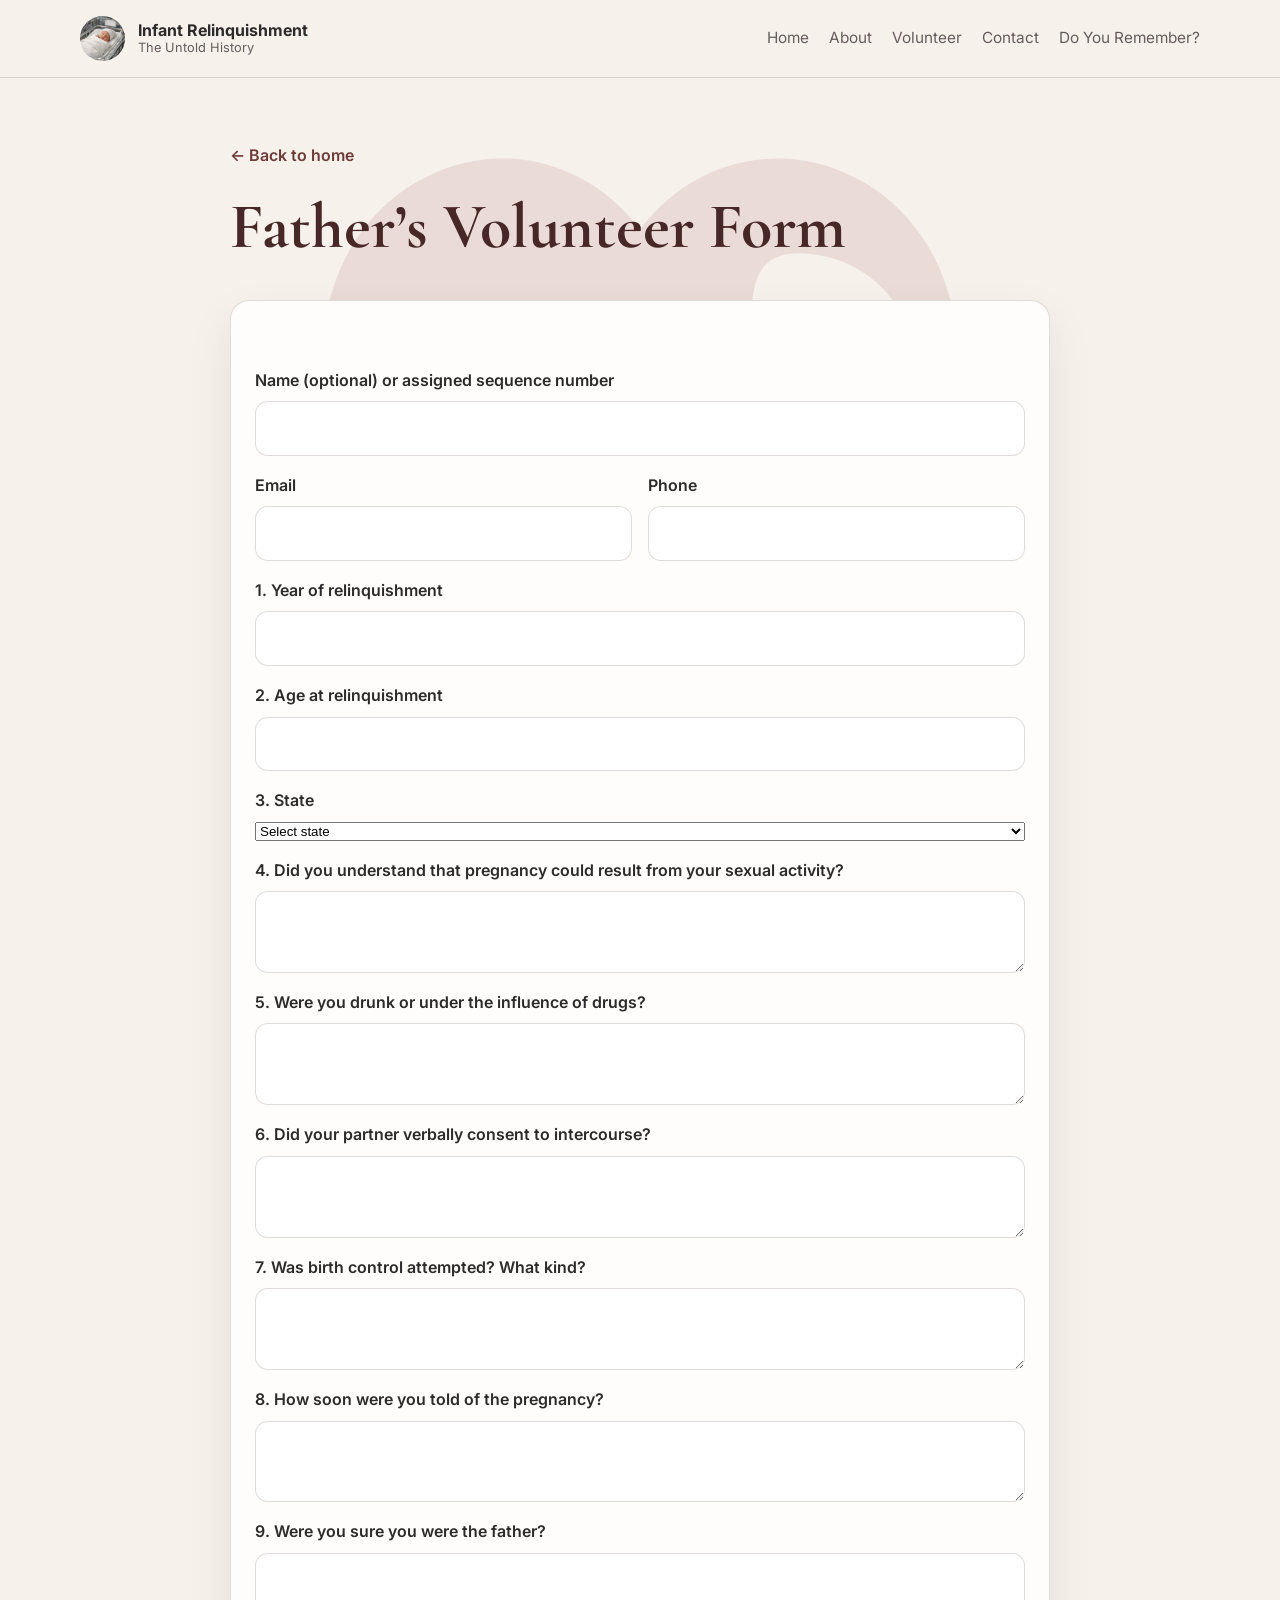
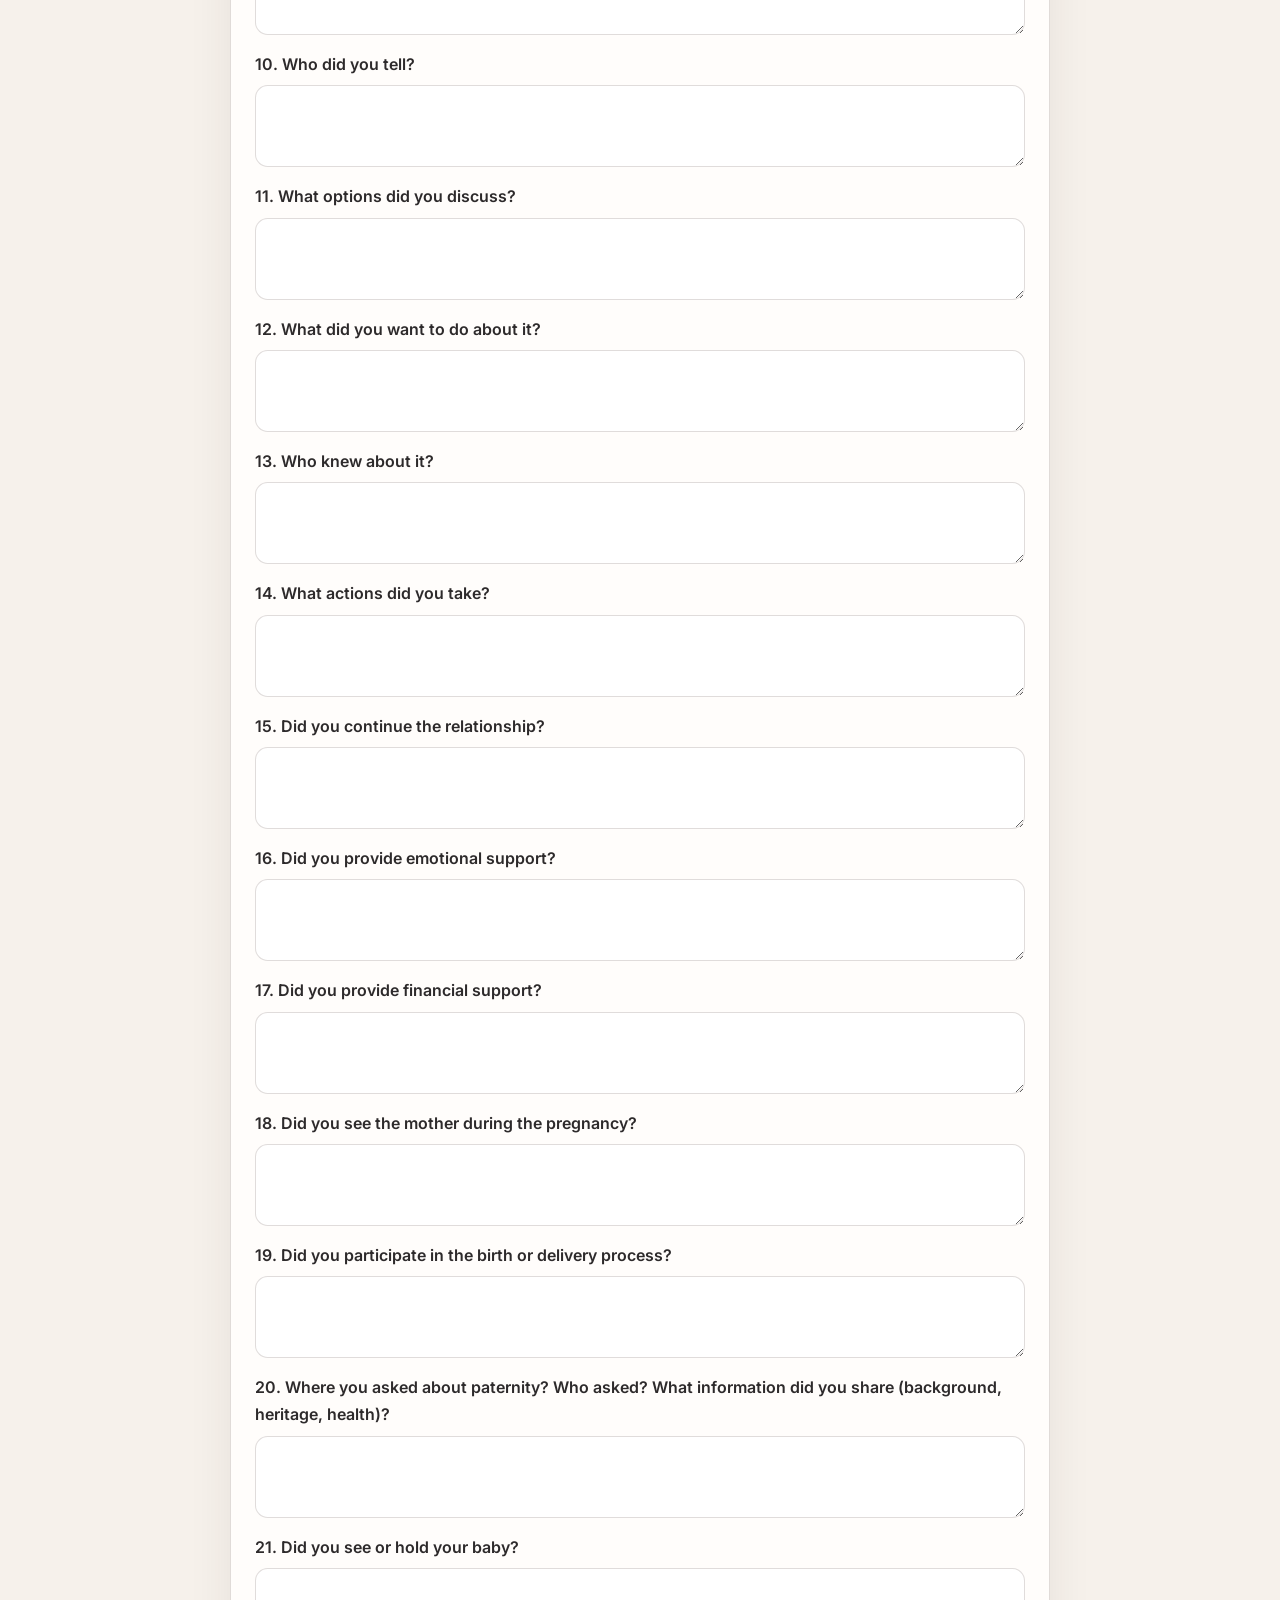
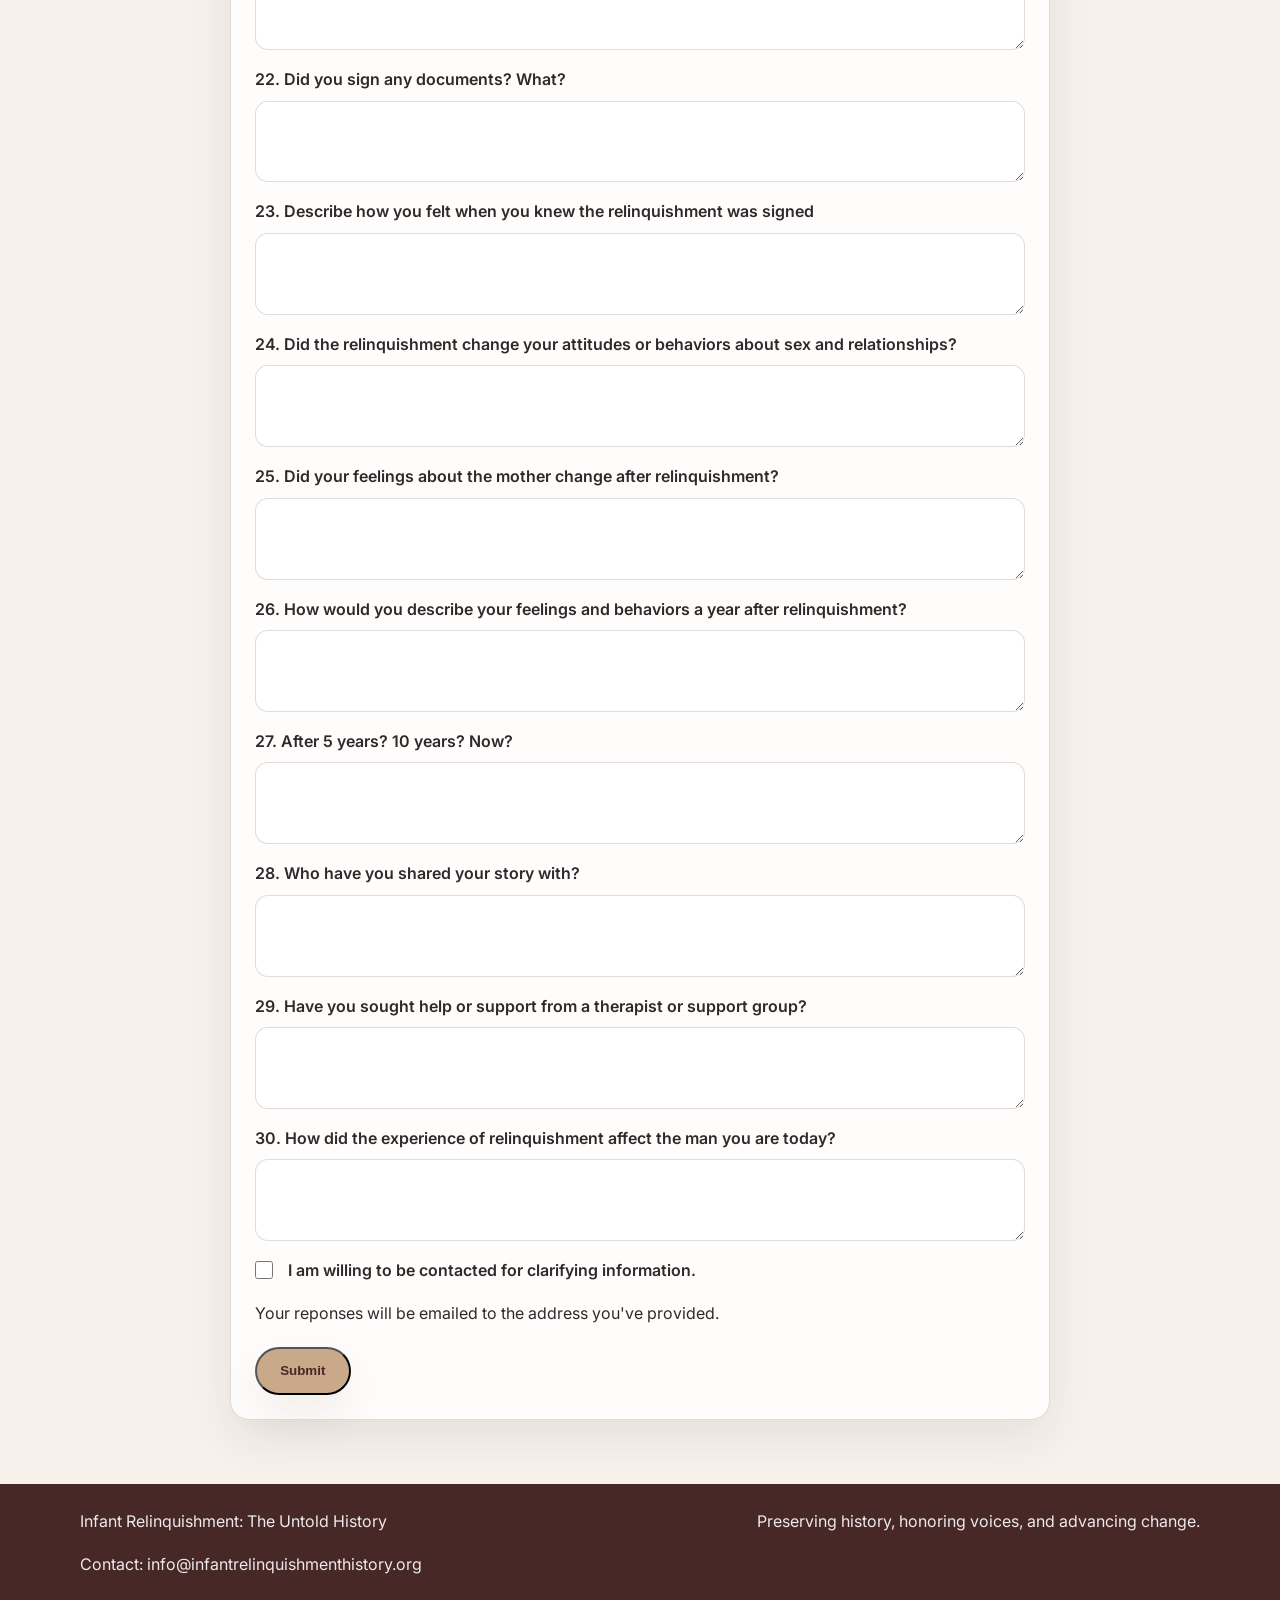
==== commit 9e6ac448: "new submission buttons" ====
--- a/father-contributor.html
+++ b/father-contributor.html
@@ -148,6 +148,7 @@
             <input type="checkbox" name="contact_clarification" />
             </label>
             </div>
+            <p>Your reponses will be emailed to the address you've provided.</p>
           <button type="submit" class="button primary">Submit</button>
         </form>
 
@@ -158,6 +159,7 @@
       <div class="container footer-inner">
         <p>Infant Relinquishment: The Untold History</p>
         <p>Preserving history, honoring voices, and advancing change.</p>
+        <p>Contact: info@infantrelinquishmenthistory.org</p>
       </div>
     </footer>
 
@@ -188,7 +190,20 @@
           }
 
           volunteerForm.reset();
-          formStatus.textContent = "Thank you! Your response was submitted.";
+          formStatus.textContent = "Thank you! Your response was submitted and emailed to you for reference.";
+          volunteerForm.classList.add("submitted");
+
+          const resubmitButton = document.createElement("button");
+          resubmitButton.type = "button";
+          resubmitButton.className = "button primary resubmit-button";
+          resubmitButton.textContent = "New submission";
+          resubmitButton.addEventListener("click", () => {
+            volunteerForm.reset();
+            formStatus.textContent = "";
+            volunteerForm.classList.remove("submitted");
+            resubmitButton.remove();
+          });
+          volunteerForm.append(resubmitButton);
         } catch (error) {
           console.error(error);
           formStatus.textContent = "Something went wrong. Please try again.";
--- a/styles.css
+++ b/styles.css
@@ -286,6 +286,33 @@
   color: inherit;
 }
 
+.volunteer-form.submitted {
+  display: flex;
+  flex-direction: column;
+  align-items: center;
+  justify-content: center;
+  min-height: 14rem;
+  text-align: center;
+}
+
+.volunteer-form.submitted > * {
+  display: none;
+}
+
+.volunteer-form.submitted > .form-status,
+.volunteer-form.submitted > .resubmit-button {
+  display: block;
+}
+
+.volunteer-form.submitted > .form-status {
+  margin-bottom: 1.2rem;
+}
+
+.volunteer-form.submitted > .resubmit-button {
+  border: 0;
+  cursor: pointer;
+}
+
 p {
   margin: 0 0 1.2rem;
   color: var(--text);
